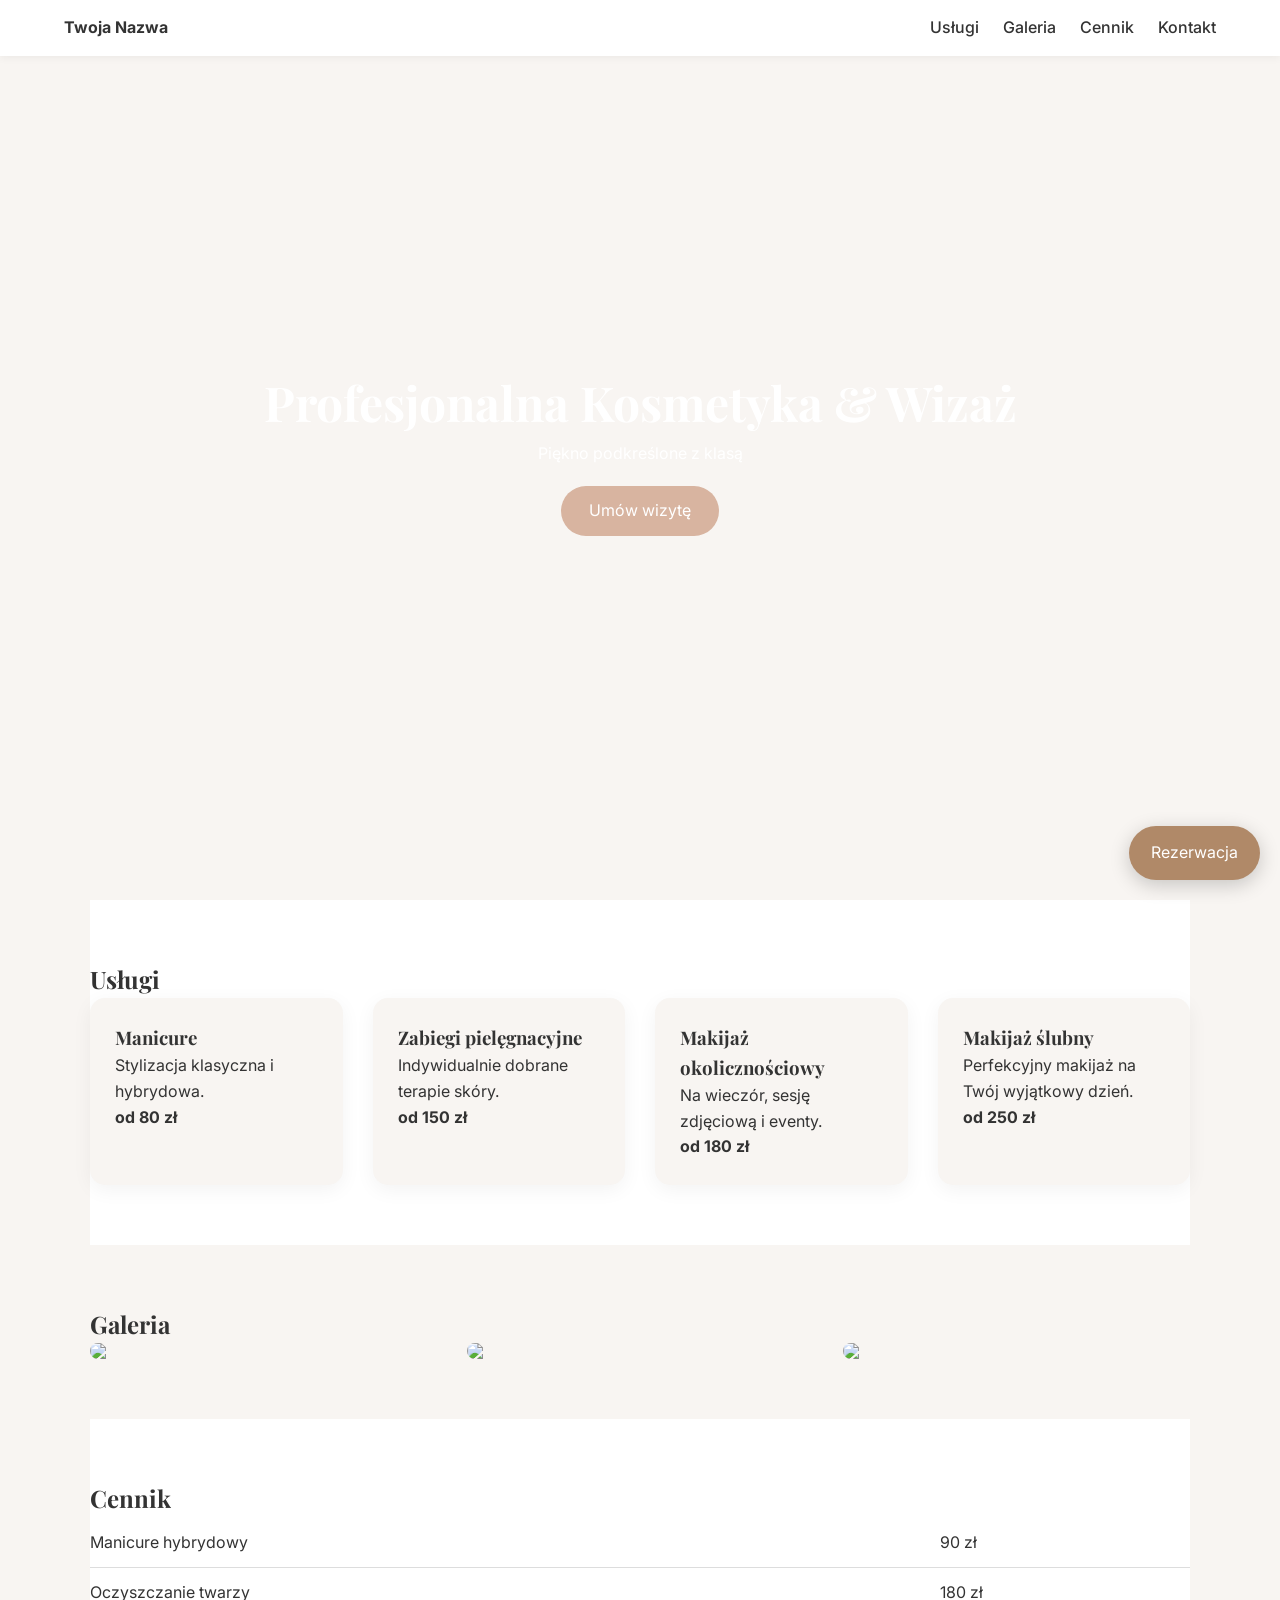
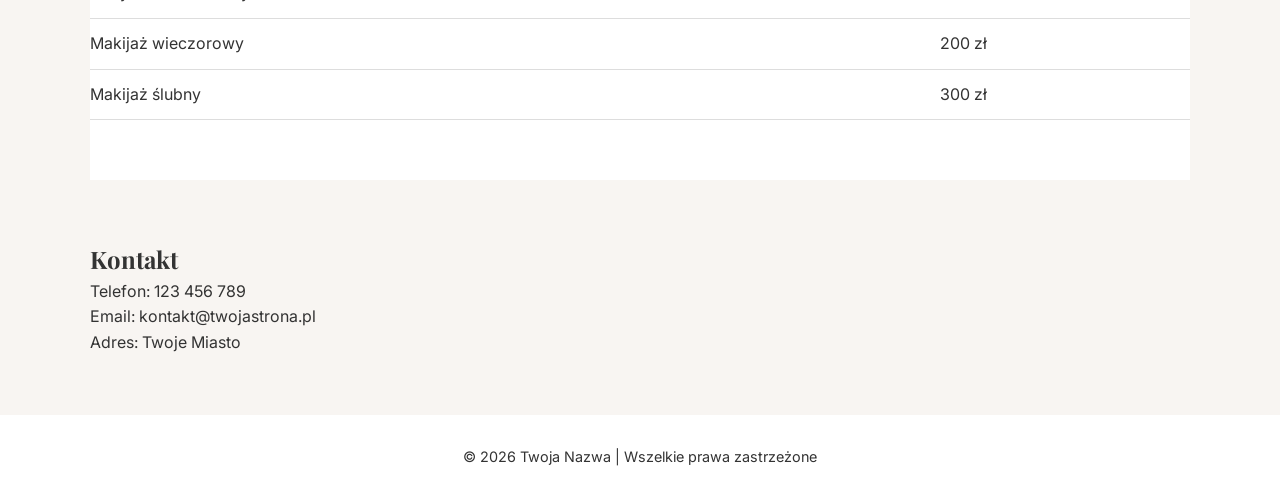
==== index.html @ 0bd88ca0 "Add files via upload" ====
<!DOCTYPE html>
<html lang="pl">
<head>
<meta charset="UTF-8">
<meta name="viewport" content="width=device-width, initial-scale=1.0">
<title>Salon Kosmetyczny & Wizaż</title>
<link href="https://fonts.googleapis.com/css2?family=Playfair+Display:wght@500;700&family=Inter:wght@300;400;500&display=swap" rel="stylesheet">
<style>
:root {
    --primary: #d8b4a0;
    --accent: #b08968;
    --light: #f8f5f2;
    --dark: #333;
}

* { margin:0; padding:0; box-sizing:border-box; }

body {
    font-family: 'Inter', sans-serif;
    background: var(--light);
    color: var(--dark);
    line-height:1.6;
}

h1,h2,h3 {
    font-family: 'Playfair Display', serif;
    font-weight:700;
}

.container {
    width:90%;
    max-width:1100px;
    margin:auto;
    padding:60px 0;
}

header {
    position:fixed;
    width:100%;
    background:white;
    box-shadow:0 2px 8px rgba(0,0,0,0.05);
    z-index:1000;
}

nav {
    display:flex;
    justify-content:space-between;
    align-items:center;
    padding:15px 5%;
}

nav a {
    text-decoration:none;
    color:var(--dark);
    margin-left:20px;
    font-weight:500;
}

.hero {
    height:100vh;
    background:url('https://images.unsplash.com/photo-1522335789203-aabd1fc54bc9?auto=format&fit=crop&w=1500&q=80') center/cover no-repeat;
    display:flex;
    align-items:center;
    justify-content:center;
    text-align:center;
    color:white;
    padding:20px;
}

.hero h1 {
    font-size:3rem;
}

.btn {
    display:inline-block;
    margin-top:20px;
    padding:12px 28px;
    background:var(--primary);
    color:white;
    border-radius:30px;
    text-decoration:none;
    transition:0.3s;
}

.btn:hover {
    background:var(--accent);
}

.section-light {
    background:white;
}

.grid {
    display:grid;
    gap:30px;
}

.services {
    grid-template-columns: repeat(auto-fit, minmax(250px, 1fr));
}

.card {
    background:var(--light);
    padding:25px;
    border-radius:15px;
    box-shadow:0 5px 20px rgba(0,0,0,0.05);
    transition:0.3s;
}

.card:hover {
    transform:translateY(-5px);
}

.gallery {
    grid-template-columns: repeat(auto-fit, minmax(200px, 1fr));
}

.gallery img {
    width:100%;
    border-radius:10px;
}

table {
    width:100%;
    border-collapse:collapse;
}

table td {
    padding:12px 0;
    border-bottom:1px solid #ddd;
}

footer {
    background:white;
    text-align:center;
    padding:30px 10px;
    font-size:0.9rem;
}

.floating-btn {
    position:fixed;
    bottom:20px;
    right:20px;
    background:var(--accent);
    color:white;
    padding:14px 22px;
    border-radius:30px;
    text-decoration:none;
    box-shadow:0 5px 20px rgba(0,0,0,0.2);
}

@media(max-width:768px){
    .hero h1 { font-size:2.2rem; }
    nav { flex-direction:column; }
}
</style>
</head>
<body>

<header>
<nav>
<div><strong>Twoja Nazwa</strong></div>
<div>
<a href="#uslugi">Usługi</a>
<a href="#galeria">Galeria</a>
<a href="#cennik">Cennik</a>
<a href="#kontakt">Kontakt</a>
</div>
</nav>
</header>

<section class="hero">
<div>
<h1>Profesjonalna Kosmetyka & Wizaż</h1>
<p>Piękno podkreślone z klasą</p>
<a href="#kontakt" class="btn">Umów wizytę</a>
</div>
</section>

<section class="container section-light" id="uslugi">
<h2>Usługi</h2>
<div class="grid services">
<div class="card">
<h3>Manicure</h3>
<p>Stylizacja klasyczna i hybrydowa.</p>
<p><strong>od 80 zł</strong></p>
</div>
<div class="card">
<h3>Zabiegi pielęgnacyjne</h3>
<p>Indywidualnie dobrane terapie skóry.</p>
<p><strong>od 150 zł</strong></p>
</div>
<div class="card">
<h3>Makijaż okolicznościowy</h3>
<p>Na wieczór, sesję zdjęciową i eventy.</p>
<p><strong>od 180 zł</strong></p>
</div>
<div class="card">
<h3>Makijaż ślubny</h3>
<p>Perfekcyjny makijaż na Twój wyjątkowy dzień.</p>
<p><strong>od 250 zł</strong></p>
</div>
</div>
</section>

<section class="container" id="galeria">
<h2>Galeria</h2>
<div class="grid gallery">
<img src="https://images.unsplash.com/photo-1526047932273-341f2a7631f9?auto=format&fit=crop&w=800&q=80">
<img src="https://images.unsplash.com/photo-1519741497674-611481863552?auto=format&fit=crop&w=800&q=80">
<img src="https://images.unsplash.com/photo-1522338242992-e1a54906a8da?auto=format&fit=crop&w=800&q=80">
</div>
</section>

<section class="container section-light" id="cennik">
<h2>Cennik</h2>
<table>
<tr><td>Manicure hybrydowy</td><td>90 zł</td></tr>
<tr><td>Oczyszczanie twarzy</td><td>180 zł</td></tr>
<tr><td>Makijaż wieczorowy</td><td>200 zł</td></tr>
<tr><td>Makijaż ślubny</td><td>300 zł</td></tr>
</table>
</section>

<section class="container" id="kontakt">
<h2>Kontakt</h2>
<p>Telefon: 123 456 789</p>
<p>Email: kontakt@twojastrona.pl</p>
<p>Adres: Twoje Miasto</p>
</section>

<footer>
© 2026 Twoja Nazwa | Wszelkie prawa zastrzeżone
</footer>

<a href="#kontakt" class="floating-btn">Rezerwacja</a>

</body>
</html>
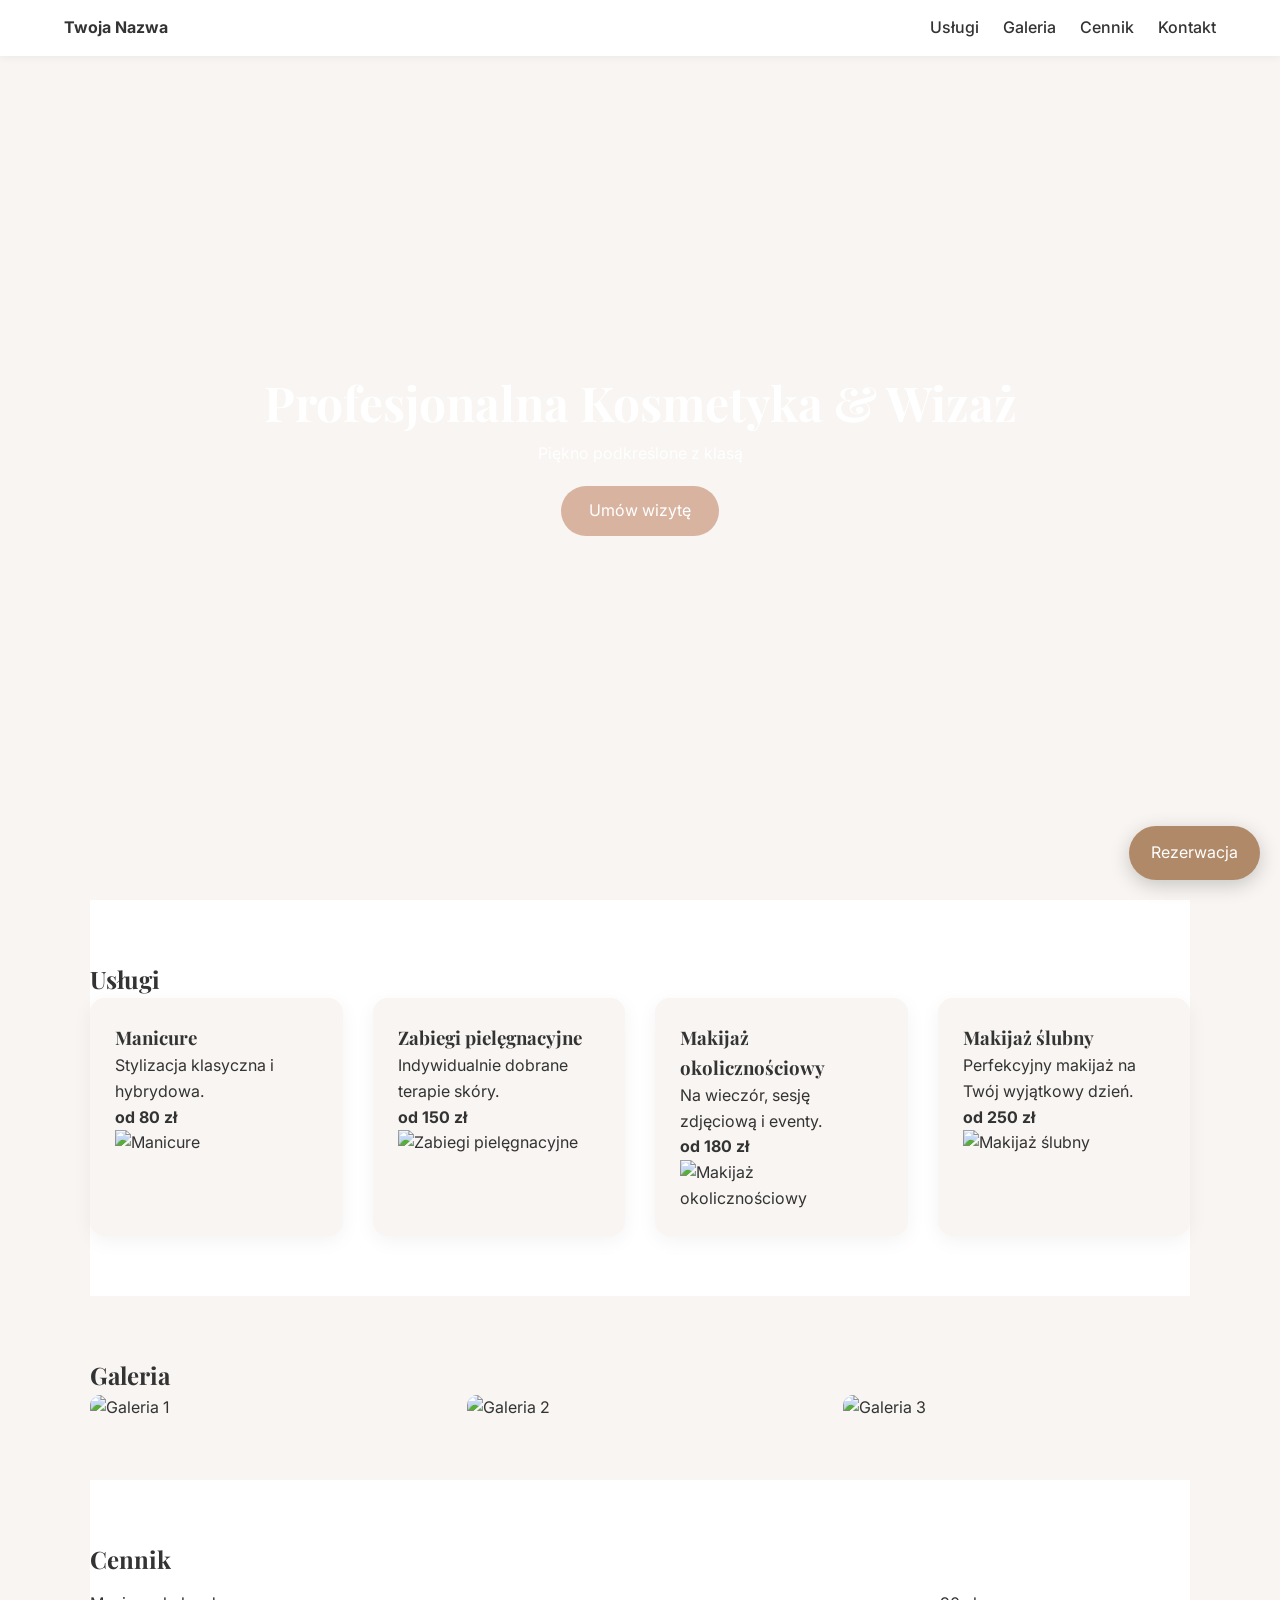
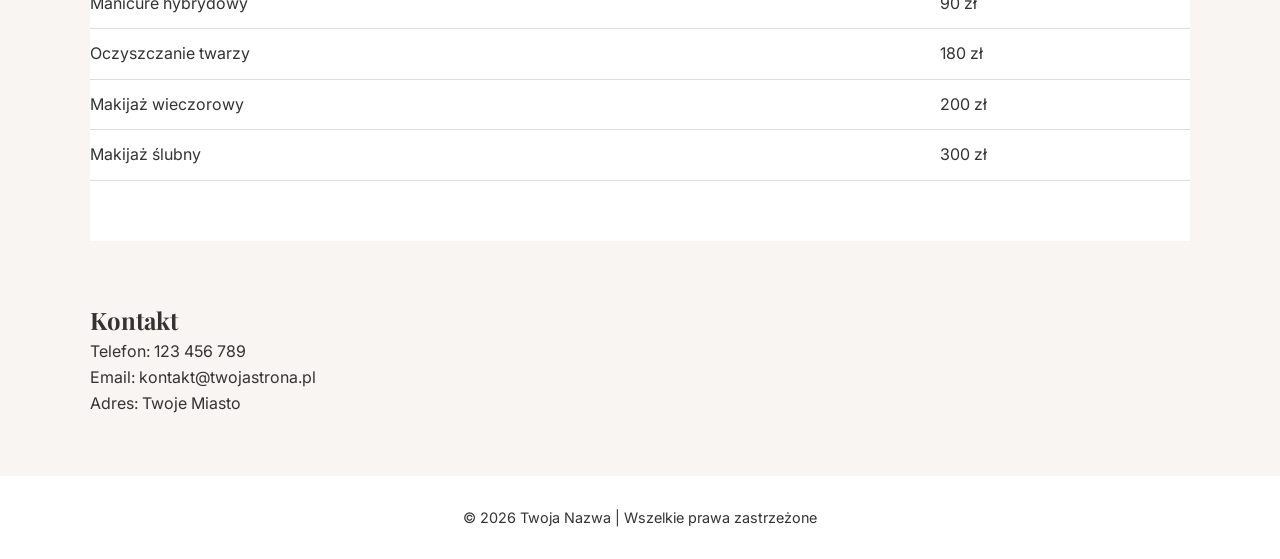
==== commit cb74f659: "Update index.html" ====
--- a/index.html
+++ b/index.html
@@ -12,147 +12,29 @@
     --light: #f8f5f2;
     --dark: #333;
 }
-
 * { margin:0; padding:0; box-sizing:border-box; }
-
-body {
-    font-family: 'Inter', sans-serif;
-    background: var(--light);
-    color: var(--dark);
-    line-height:1.6;
-}
-
-h1,h2,h3 {
-    font-family: 'Playfair Display', serif;
-    font-weight:700;
-}
-
-.container {
-    width:90%;
-    max-width:1100px;
-    margin:auto;
-    padding:60px 0;
-}
-
-header {
-    position:fixed;
-    width:100%;
-    background:white;
-    box-shadow:0 2px 8px rgba(0,0,0,0.05);
-    z-index:1000;
-}
-
-nav {
-    display:flex;
-    justify-content:space-between;
-    align-items:center;
-    padding:15px 5%;
-}
-
-nav a {
-    text-decoration:none;
-    color:var(--dark);
-    margin-left:20px;
-    font-weight:500;
-}
-
-.hero {
-    height:100vh;
-    background:url('https://images.unsplash.com/photo-1522335789203-aabd1fc54bc9?auto=format&fit=crop&w=1500&q=80') center/cover no-repeat;
-    display:flex;
-    align-items:center;
-    justify-content:center;
-    text-align:center;
-    color:white;
-    padding:20px;
-}
-
-.hero h1 {
-    font-size:3rem;
-}
-
-.btn {
-    display:inline-block;
-    margin-top:20px;
-    padding:12px 28px;
-    background:var(--primary);
-    color:white;
-    border-radius:30px;
-    text-decoration:none;
-    transition:0.3s;
-}
-
-.btn:hover {
-    background:var(--accent);
-}
-
-.section-light {
-    background:white;
-}
-
-.grid {
-    display:grid;
-    gap:30px;
-}
-
-.services {
-    grid-template-columns: repeat(auto-fit, minmax(250px, 1fr));
-}
-
-.card {
-    background:var(--light);
-    padding:25px;
-    border-radius:15px;
-    box-shadow:0 5px 20px rgba(0,0,0,0.05);
-    transition:0.3s;
-}
-
-.card:hover {
-    transform:translateY(-5px);
-}
-
-.gallery {
-    grid-template-columns: repeat(auto-fit, minmax(200px, 1fr));
-}
-
-.gallery img {
-    width:100%;
-    border-radius:10px;
-}
-
-table {
-    width:100%;
-    border-collapse:collapse;
-}
-
-table td {
-    padding:12px 0;
-    border-bottom:1px solid #ddd;
-}
-
-footer {
-    background:white;
-    text-align:center;
-    padding:30px 10px;
-    font-size:0.9rem;
-}
-
-.floating-btn {
-    position:fixed;
-    bottom:20px;
-    right:20px;
-    background:var(--accent);
-    color:white;
-    padding:14px 22px;
-    border-radius:30px;
-    text-decoration:none;
-    box-shadow:0 5px 20px rgba(0,0,0,0.2);
-}
-
-@media(max-width:768px){
-    .hero h1 { font-size:2.2rem; }
-    nav { flex-direction:column; }
-}
+body { font-family: 'Inter', sans-serif; background: var(--light); color: var(--dark); line-height:1.6; }
+h1,h2,h3 { font-family: 'Playfair Display', serif; font-weight:700; }
+.container { width:90%; max-width:1100px; margin:auto; padding:60px 0; }
+header { position:fixed; width:100%; background:white; box-shadow:0 2px 8px rgba(0,0,0,0.05); z-index:1000; }
+nav { display:flex; justify-content:space-between; align-items:center; padding:15px 5%; }
+nav a { text-decoration:none; color:var(--dark); margin-left:20px; font-weight:500; }
+.hero { height:100vh; background:url('images/hero.jpg') center/cover no-repeat; display:flex; align-items:center; justify-content:center; text-align:center; color:white; padding:20px; }
+.hero h1 { font-size:3rem; }
+.btn { display:inline-block; margin-top:20px; padding:12px 28px; background:var(--primary); color:white; border-radius:30px; text-decoration:none; transition:0.3s; }
+.btn:hover { background:var(--accent); }
+.section-light { background:white; }
+.grid { display:grid; gap:30px; }
+.services { grid-template-columns: repeat(auto-fit, minmax(250px, 1fr)); }
+.card { background:var(--light); padding:25px; border-radius:15px; box-shadow:0 5px 20px rgba(0,0,0,0.05); transition:0.3s; }
+.card:hover { transform:translateY(-5px); }
+.gallery { grid-template-columns: repeat(auto-fit, minmax(200px, 1fr)); }
+.gallery img { width:100%; border-radius:10px; }
+table { width:100%; border-collapse:collapse; }
+table td { padding:12px 0; border-bottom:1px solid #ddd; }
+footer { background:white; text-align:center; padding:30px 10px; font-size:0.9rem; }
+.floating-btn { position:fixed; bottom:20px; right:20px; background:var(--accent); color:white; padding:14px 22px; border-radius:30px; text-decoration:none; box-shadow:0 5px 20px rgba(0,0,0,0.2); }
+@media(max-width:768px){ .hero h1 { font-size:2.2rem; } nav { flex-direction:column; } }
 </style>
 </head>
 <body>
@@ -184,21 +66,25 @@
 <h3>Manicure</h3>
 <p>Stylizacja klasyczna i hybrydowa.</p>
 <p><strong>od 80 zł</strong></p>
+<img src="images/manicure.jpg" alt="Manicure">
 </div>
 <div class="card">
 <h3>Zabiegi pielęgnacyjne</h3>
 <p>Indywidualnie dobrane terapie skóry.</p>
 <p><strong>od 150 zł</strong></p>
+<img src="images/zabiegi.jpg" alt="Zabiegi pielęgnacyjne">
 </div>
 <div class="card">
 <h3>Makijaż okolicznościowy</h3>
 <p>Na wieczór, sesję zdjęciową i eventy.</p>
 <p><strong>od 180 zł</strong></p>
+<img src="images/makijaz.jpg" alt="Makijaż okolicznościowy">
 </div>
 <div class="card">
 <h3>Makijaż ślubny</h3>
 <p>Perfekcyjny makijaż na Twój wyjątkowy dzień.</p>
 <p><strong>od 250 zł</strong></p>
+<img src="images/slubny.jpg" alt="Makijaż ślubny">
 </div>
 </div>
 </section>
@@ -206,9 +92,9 @@
 <section class="container" id="galeria">
 <h2>Galeria</h2>
 <div class="grid gallery">
-<img src="https://images.unsplash.com/photo-1526047932273-341f2a7631f9?auto=format&fit=crop&w=800&q=80">
-<img src="https://images.unsplash.com/photo-1519741497674-611481863552?auto=format&fit=crop&w=800&q=80">
-<img src="https://images.unsplash.com/photo-1522338242992-e1a54906a8da?auto=format&fit=crop&w=800&q=80">
+<img src="images/galeria1.jpg" alt="Galeria 1">
+<img src="images/galeria2.jpg" alt="Galeria 2">
+<img src="images/galeria3.jpg" alt="Galeria 3">
 </div>
 </section>
 
@@ -236,4 +122,4 @@
 <a href="#kontakt" class="floating-btn">Rezerwacja</a>
 
 </body>
-</html>+</html>
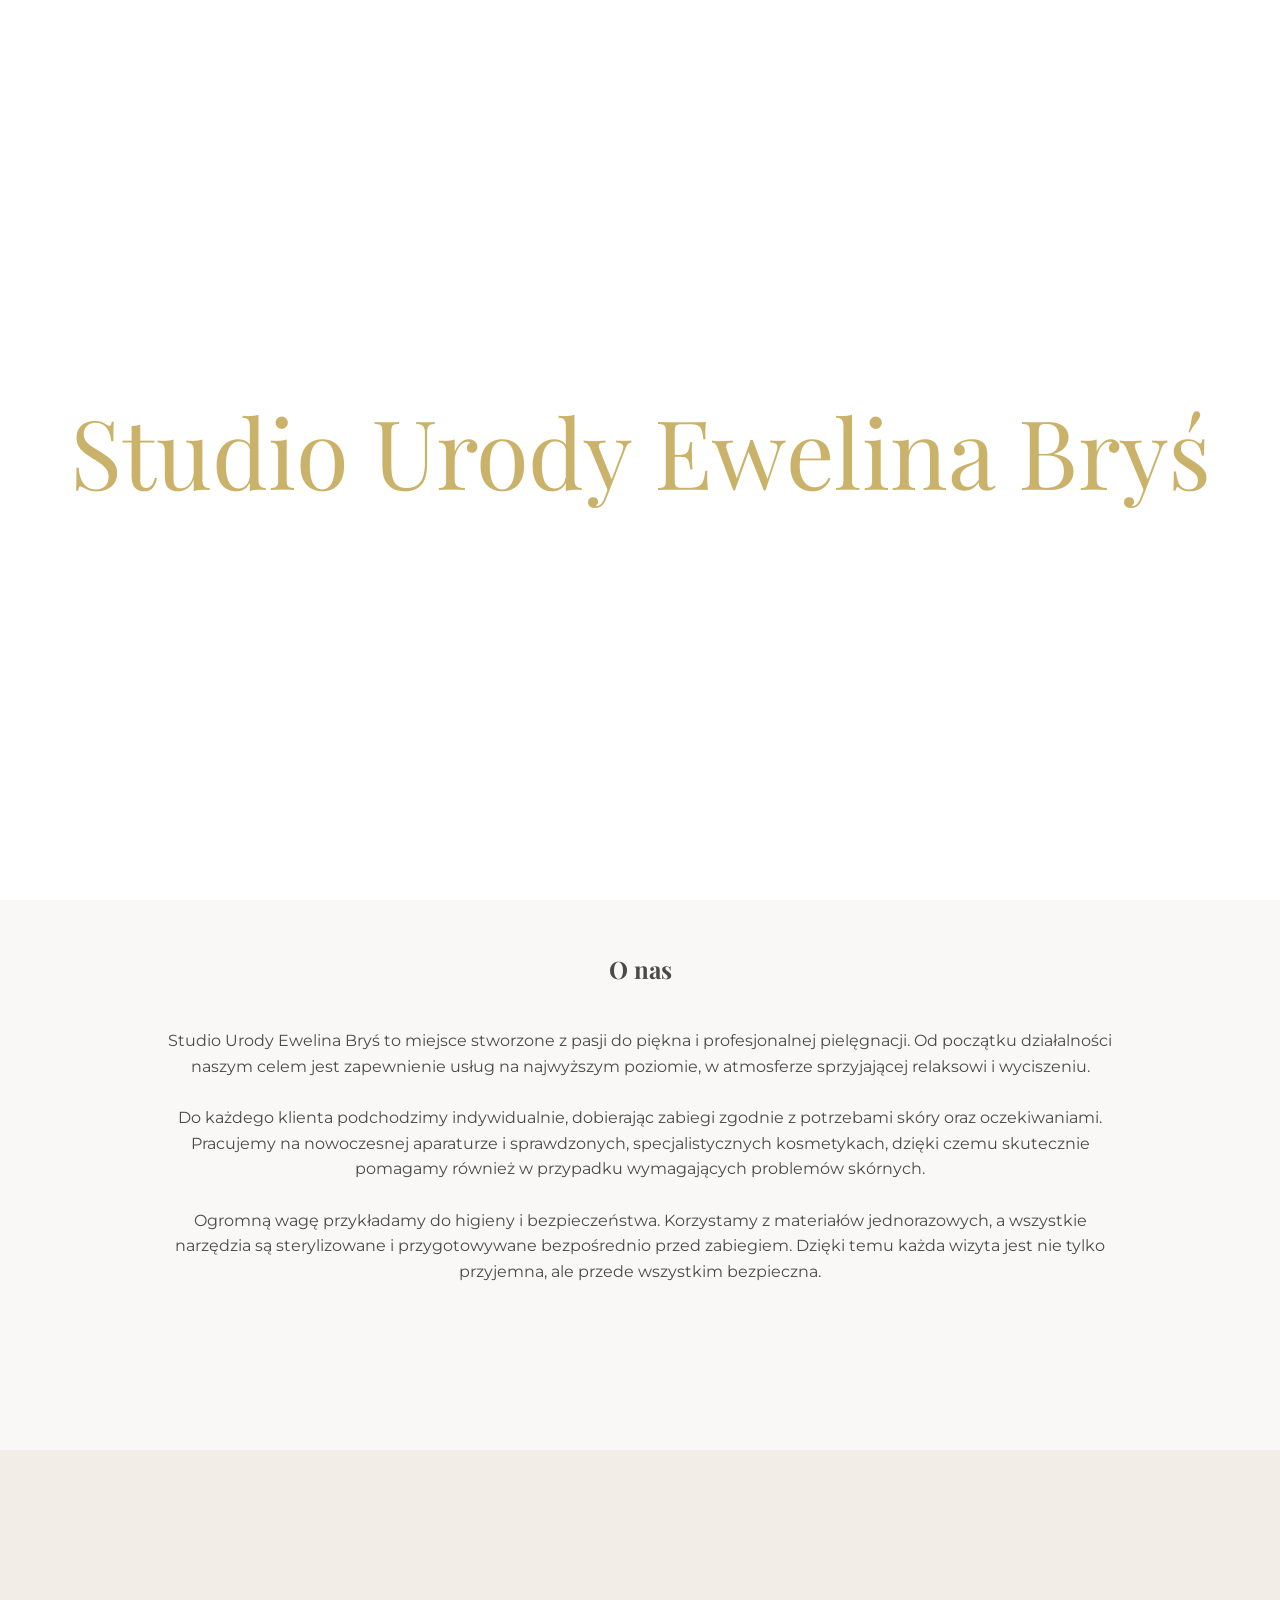
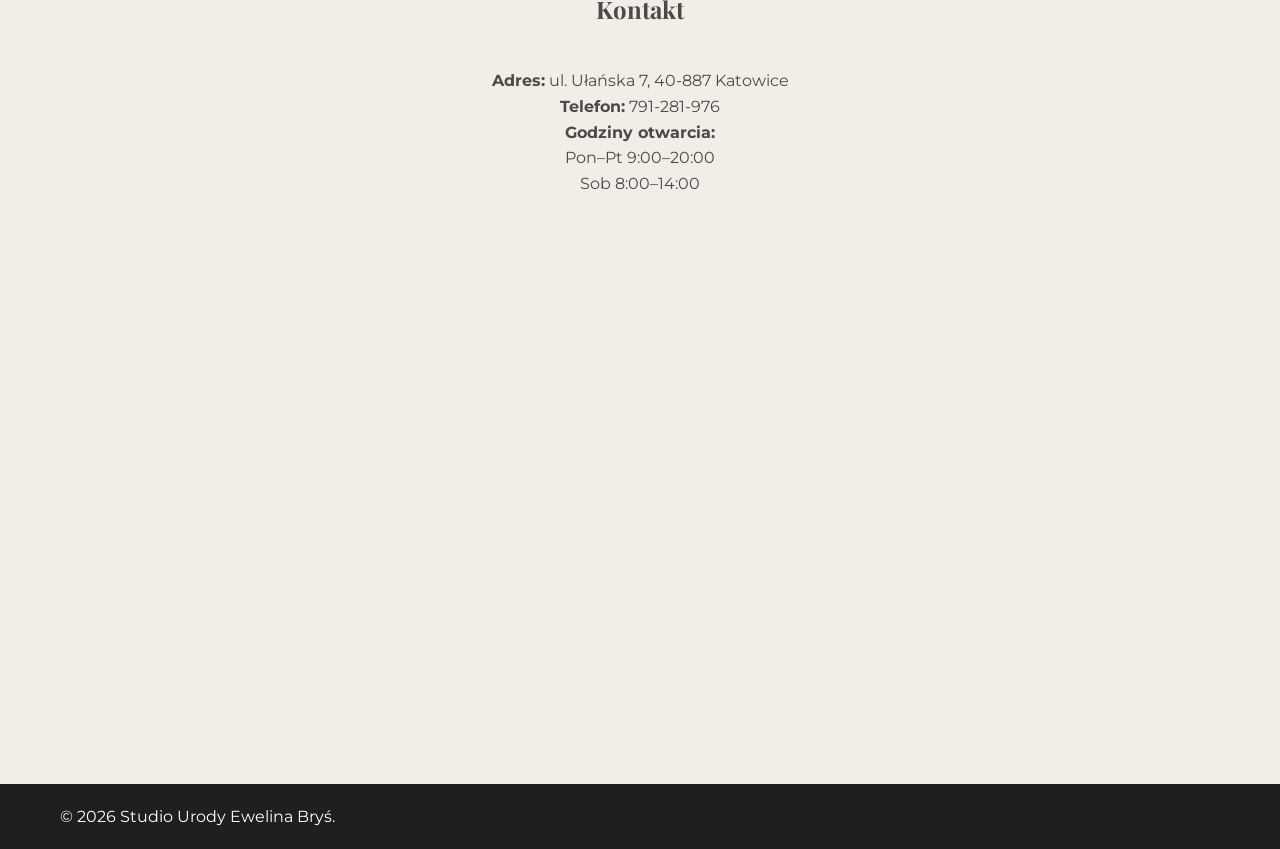
==== commit 2431a9ac: "Add files via upload" ====
--- a/index.html
+++ b/index.html
@@ -3,123 +3,127 @@
 <head>
 <meta charset="UTF-8">
 <meta name="viewport" content="width=device-width, initial-scale=1.0">
-<title>Salon Kosmetyczny & Wizaż</title>
-<link href="https://fonts.googleapis.com/css2?family=Playfair+Display:wght@500;700&family=Inter:wght@300;400;500&display=swap" rel="stylesheet">
-<style>
-:root {
-    --primary: #d8b4a0;
-    --accent: #b08968;
-    --light: #f8f5f2;
-    --dark: #333;
-}
-* { margin:0; padding:0; box-sizing:border-box; }
-body { font-family: 'Inter', sans-serif; background: var(--light); color: var(--dark); line-height:1.6; }
-h1,h2,h3 { font-family: 'Playfair Display', serif; font-weight:700; }
-.container { width:90%; max-width:1100px; margin:auto; padding:60px 0; }
-header { position:fixed; width:100%; background:white; box-shadow:0 2px 8px rgba(0,0,0,0.05); z-index:1000; }
-nav { display:flex; justify-content:space-between; align-items:center; padding:15px 5%; }
-nav a { text-decoration:none; color:var(--dark); margin-left:20px; font-weight:500; }
-.hero { height:100vh; background:url('images/hero.jpg') center/cover no-repeat; display:flex; align-items:center; justify-content:center; text-align:center; color:white; padding:20px; }
-.hero h1 { font-size:3rem; }
-.btn { display:inline-block; margin-top:20px; padding:12px 28px; background:var(--primary); color:white; border-radius:30px; text-decoration:none; transition:0.3s; }
-.btn:hover { background:var(--accent); }
-.section-light { background:white; }
-.grid { display:grid; gap:30px; }
-.services { grid-template-columns: repeat(auto-fit, minmax(250px, 1fr)); }
-.card { background:var(--light); padding:25px; border-radius:15px; box-shadow:0 5px 20px rgba(0,0,0,0.05); transition:0.3s; }
-.card:hover { transform:translateY(-5px); }
-.gallery { grid-template-columns: repeat(auto-fit, minmax(200px, 1fr)); }
-.gallery img { width:100%; border-radius:10px; }
-table { width:100%; border-collapse:collapse; }
-table td { padding:12px 0; border-bottom:1px solid #ddd; }
-footer { background:white; text-align:center; padding:30px 10px; font-size:0.9rem; }
-.floating-btn { position:fixed; bottom:20px; right:20px; background:var(--accent); color:white; padding:14px 22px; border-radius:30px; text-decoration:none; box-shadow:0 5px 20px rgba(0,0,0,0.2); }
-@media(max-width:768px){ .hero h1 { font-size:2.2rem; } nav { flex-direction:column; } }
-</style>
+<title>Studio Urody Ewelina Bryś</title>
+<link rel="stylesheet" href="style.css">
+<link href="https://fonts.googleapis.com/css2?family=Playfair+Display:wght@500;700&family=Montserrat:wght@300;400;500&display=swap" rel="stylesheet">
+<link rel="icon" href="images/favicon.png" type="image/png">
 </head>
 <body>
 
-<header>
+<!-- LOADER -->
+<div id="loader">
+  <div class="loader-logo">Studio Urody Ewelina Bryś</div>
+</div>
+
+<!-- SCROLL PROGRESS BAR -->
+<div id="progress-bar"></div>
+
+<!-- NAV -->
 <nav>
-<div><strong>Twoja Nazwa</strong></div>
-<div>
-<a href="#uslugi">Usługi</a>
-<a href="#galeria">Galeria</a>
-<a href="#cennik">Cennik</a>
-<a href="#kontakt">Kontakt</a>
-</div>
+  <img src="images/logo.png" alt="Studio Urody Ewelina Bryś" class="nav-logoDN">
+  <ul>
+    <li><a href="#onas">O nas</a></li>
+    <li><a href="wizaz.html">Wizaż</a></li>
+    <li><a href="kosmetyka.html">Kosmetyka</a></li>
+    <li><a href="cennik.html">Cennik</a></li>
+    <li><a href="#kontakt">Kontakt</a></li>
+    <li><a href="https://booksy.com/pl-pl/156924_studio-urody-ewelina-brys_salon-kosmetyczny_11597_katowice#ba_s=sh_1" class="btn" target="_blank" rel="noopener noreferrer">Umów wizytę</a></li>
+  </ul>
 </nav>
-</header>
 
+<!-- HERO -->
 <section class="hero">
-<div>
-<h1>Profesjonalna Kosmetyka & Wizaż</h1>
-<p>Piękno podkreślone z klasą</p>
-<a href="#kontakt" class="btn">Umów wizytę</a>
-</div>
+  <div class="hero-slider">
+    <div class="slide active" style="background-image:url('images/hero1.jpg')"></div>
+    <div class="slide" style="background-image:url('images/hero2.jpg')"></div>
+    <div class="slide" style="background-image:url('images/hero3.jpg')"></div>
+	<div class="slide" style="background-image:url('images/hero4.jpg')"></div>    
+	<div class="slide" style="background-image:url('images/hero5.jpg')"></div>
+	
+  </div>
+  <div class="hero-overlay"></div>
+  <div class="hero-content">
+    <h1>Studio Urody Ewelina Bryś – profesjonalna pielęgnacja i wizaż</h1>
+  </div>
 </section>
 
-<section class="container section-light" id="uslugi">
-<h2>Usługi</h2>
-<div class="grid services">
-<div class="card">
-<h3>Manicure</h3>
-<p>Stylizacja klasyczna i hybrydowa.</p>
-<p><strong>od 80 zł</strong></p>
-<img src="images/manicure.jpg" alt="Manicure">
-</div>
-<div class="card">
-<h3>Zabiegi pielęgnacyjne</h3>
-<p>Indywidualnie dobrane terapie skóry.</p>
-<p><strong>od 150 zł</strong></p>
-<img src="images/zabiegi.jpg" alt="Zabiegi pielęgnacyjne">
-</div>
-<div class="card">
-<h3>Makijaż okolicznościowy</h3>
-<p>Na wieczór, sesję zdjęciową i eventy.</p>
-<p><strong>od 180 zł</strong></p>
-<img src="images/makijaz.jpg" alt="Makijaż okolicznościowy">
-</div>
-<div class="card">
-<h3>Makijaż ślubny</h3>
-<p>Perfekcyjny makijaż na Twój wyjątkowy dzień.</p>
-<p><strong>od 250 zł</strong></p>
-<img src="images/slubny.jpg" alt="Makijaż ślubny">
-</div>
-</div>
+<!-- O NAS -->
+<section id="onas" class="section">
+  <div class="section-inner">
+    <h2>O nas</h2>
+    <p>
+Studio Urody Ewelina Bryś to miejsce stworzone z pasji do piękna i profesjonalnej pielęgnacji. Od początku działalności naszym celem jest zapewnienie usług na najwyższym poziomie, w atmosferze sprzyjającej relaksowi i wyciszeniu.<br><br>
+
+Do każdego klienta podchodzimy indywidualnie, dobierając zabiegi zgodnie z potrzebami skóry oraz oczekiwaniami. Pracujemy na nowoczesnej aparaturze i sprawdzonych, specjalistycznych kosmetykach, dzięki czemu skutecznie pomagamy również w przypadku wymagających problemów skórnych.<br><br>
+
+Ogromną wagę przykładamy do higieny i bezpieczeństwa. Korzystamy z materiałów jednorazowych, a wszystkie narzędzia są sterylizowane i przygotowywane bezpośrednio przed zabiegiem. Dzięki temu każda wizyta jest nie tylko przyjemna, ale przede wszystkim bezpieczna.<br><br>
+    </p>
+  </div>
 </section>
 
-<section class="container" id="galeria">
-<h2>Galeria</h2>
-<div class="grid gallery">
-<img src="images/galeria1.jpg" alt="Galeria 1">
-<img src="images/galeria2.jpg" alt="Galeria 2">
-<img src="images/galeria3.jpg" alt="Galeria 3">
-</div>
+<!-- KONTAKT -->
+<section id="kontakt" class="section contact">
+  <div class="section-inner">
+    <h2>Kontakt</h2>
+    <div class="contact-box">
+      <div class="contact-info">
+        <p><strong>Adres:</strong> ul. Ułańska 7, 40-887 Katowice</p>
+        <p><strong>Telefon:</strong> 791-281-976</p>
+        <p><strong>Godziny otwarcia:</strong><br>Pon–Pt 9:00–20:00<br>Sob 8:00–14:00</p>
+      </div>
+      <div class="map">
+        <iframe src="https://www.google.com/maps/embed?pb=!1m14!1m8!1m3!1d2649.476306744913!2d18.96891720048779!3d50.28465530943498!3m2!1i1024!2i768!4f13.1!3m3!1m2!1s0x4716cdf6e9292593%3A0x4c49ebe9be9f941c!2sStudio%20Urody%20Ewelina%20Bry%C5%9B!5e0!3m2!1spl!2spl!4v1772003727117!5m2!1spl!2spl"   title="Mapa dojazdu do Studio Urody Ewelina Bryś" width="600" height="450" style="border:0;" allowfullscreen="" loading="lazy" referrerpolicy="no-referrer-when-downgrade"></iframe>
+      </div>
+    </div>
+  </div>
 </section>
 
-<section class="container section-light" id="cennik">
-<h2>Cennik</h2>
-<table>
-<tr><td>Manicure hybrydowy</td><td>90 zł</td></tr>
-<tr><td>Oczyszczanie twarzy</td><td>180 zł</td></tr>
-<tr><td>Makijaż wieczorowy</td><td>200 zł</td></tr>
-<tr><td>Makijaż ślubny</td><td>300 zł</td></tr>
-</table>
-</section>
-
-<section class="container" id="kontakt">
-<h2>Kontakt</h2>
-<p>Telefon: 123 456 789</p>
-<p>Email: kontakt@twojastrona.pl</p>
-<p>Adres: Twoje Miasto</p>
-</section>
-
+<!-- FOOTER -->
 <footer>
-© 2026 Twoja Nazwa | Wszelkie prawa zastrzeżone
+  <div>© 2026 Studio Urody Ewelina Bryś.</div>
 </footer>
 
-<a href="#kontakt" class="floating-btn">Rezerwacja</a>
+<!-- JS -->
+<script>
+// MENU scroll background
+window.addEventListener("scroll",()=>{
+  document.querySelector("nav").classList.toggle("scrolled",window.scrollY>50);
+});
+
+// HERO slider
+const slides = document.querySelectorAll(".slide");
+let current = 0;
+setInterval(() => {
+  slides[current].classList.remove("active");
+  current = (current+1) % slides.length;
+  slides[current].classList.add("active");
+}, 5000);
+
+// SCROLL PROGRESS BAR
+window.addEventListener('scroll', () => {
+  const scrollTop = document.documentElement.scrollTop;
+  const scrollHeight = document.documentElement.scrollHeight - window.innerHeight;
+  const scrolled = (scrollTop / scrollHeight) * 100;
+  document.getElementById('progress-bar').style.width = scrolled + '%';
+});
+
+// LOADER
+window.addEventListener('load', () => {
+  const loader = document.getElementById('loader');
+  const logo = loader.querySelector('.loader-logo');
+
+  // minimalny czas animacji 2 sekundy
+  setTimeout(() => {
+    // fade-out całego loadera
+    loader.style.opacity = '0';
+
+    // po zakończeniu fade-out ukrywamy loader
+    loader.addEventListener('transitionend', () => {
+      loader.style.display = 'none';
+    });
+  }, 1500); // 2s minimalnego wyświetlania
+});
+</script>
 
 </body>
-</html>
+</html>
--- a/style.css
+++ b/style.css
@@ -0,0 +1,316 @@
+/* RESET I PODSTAWY */
+* {
+  margin: 0;
+  padding: 0;
+  box-sizing: border-box;
+}
+
+html {
+  scroll-behavior: smooth;
+}
+
+body {
+  font-family: 'Montserrat', sans-serif;
+  background: #faf8f6;
+  color: #4a4a4a;
+  line-height: 1.6;
+}
+
+/* NAV */
+nav {
+  position: fixed;
+  top: 0;
+  width: 100%;
+  padding: 20px 60px;
+  display: flex;
+  justify-content: space-between;
+  align-items: center;
+  z-index: 1000;
+  transition: .3s;
+  background: rgba(0,0,0,0.6);
+  backdrop-filter: blur(6px);
+}
+
+nav .logo a {
+  color: white;
+  font-weight: bold;
+  text-decoration: none;
+}
+.nav-logoDN {
+  height: 70px;      /* ustawiasz konkretną wysokość logo */
+  width: auto;       /* szerokość dopasowuje się proporcjonalnie */
+  object-fit: contain;
+  margin-right: 20px; /* opcjonalnie odstęp od menu */
+}
+
+nav ul {
+  list-style: none;
+  display: flex;
+  flex-direction: row;
+  gap: 30px;
+  align-items: center;
+  margin: 0;
+  padding: 0;
+}
+
+nav ul li {
+  margin: 0;
+}
+
+nav ul li a {
+  color: white;
+  text-decoration: none;
+  font-size: 0.95rem;
+  padding: 8px 0;
+  letter-spacing: 1px;
+  transition: color .3s;
+}
+
+nav .btn {
+  background: #bfa046;
+  color: white;
+  padding: 8px 20px;
+  border-radius: 25px;
+  text-decoration: none;
+  font-weight: 500;
+  margin-left: 20px;
+  transition: background .3s;
+}
+
+nav .btn:hover {
+  background: #a98b3a;
+}
+
+nav.scrolled {
+  background: rgba(0,0,0,0.8);
+  backdrop-filter: blur(6px);
+  box-shadow: 0 5px 20px rgba(0,0,0,0.1);
+}
+
+nav.scrolled a {
+  color: white;
+}
+
+/* HERO */
+.hero {
+  height: 90vh;
+  position: relative;
+}
+
+.hero h1 {
+  position: absolute; /* usuwa z normalnego przepływu */
+  width: 1px;         /* minimalna szerokość */
+  height: 1px;        /* minimalna wysokość */
+  padding: 0;
+  margin: -1px;       /* poza widocznym obszarem */
+  overflow: hidden;   /* ukrywa wszystko */
+  clip: rect(0,0,0,0); /* starsza metoda dla kompatybilności */
+  white-space: nowrap; /* zapobiega zawijaniu */
+  border: 0;
+}
+	
+.hero-slider {
+  position: fixed;
+  top: 0;
+  left: 0;
+  width: 100%;
+  height: 100vh;
+  z-index: -1;
+  overflow: hidden;
+}
+
+.slide {
+  position: absolute;
+  width: 100%;
+  height: 100%;
+  background-size: cover;
+  background-position: center;
+  opacity: 0;
+  transition: opacity 1.5s ease-in-out;
+}
+
+.slide.active {
+  opacity: 1;
+}
+
+.hero-overlay {
+  position: absolute;
+  width: 100%;
+  height: 100%;
+  background: rgba(0,0,0,.35);
+}
+
+.hero-content {
+  position: absolute;
+  top: 50%;
+  left: 50%;
+  transform: translate(-50%, -50%);
+  color: white;
+  text-align: center;
+  z-index: 2;
+  font-family: 'Playfair Display', serif;
+  font-size: 3rem;
+}
+
+/* HERO dla pozostałych stron */
+.hero-secondary {
+  height: 70vh; /* niższy niż na stronie głównej */
+  position: relative;
+  background-size: cover;         /* wypełnia sekcję zachowując proporcje */
+  background-repeat: no-repeat;
+  background-position: center 20%; /* przesunięcie obrazu w pionie */
+  overflow: hidden;                /* nic nie wystaje poza sekcję */
+  display: flex;
+  align-items: center;
+  justify-content: center;
+  text-align: center;
+  color: white;
+  min-height: 70vh;      /* minimalna wysokość, żeby hero zawsze było widoczne */
+  width: 100%;            /* pełna szerokość */
+}
+}
+
+.hero-secondary .hero-overlay {
+  position: absolute;
+  width: 100%;
+  height: 100%;
+  background: rgba(0,0,0,0.4); /* półprzezroczysta nakładka */
+  z-index: 1;
+}
+
+.hero-secondary .hero-content {
+  position: relative;
+  z-index: 2;
+  font-family: 'Playfair Display', serif;
+  font-size: 2.5rem;
+}
+
+/* SEKCJE */
+.section {
+  width: 100%;
+  padding: 140px 20px;
+  background: #faf8f6;
+  position: relative;
+  z-index: 2;
+}
+
+.section-inner {
+  max-width: 1000px;
+  margin: auto;
+  padding: 0 20px;
+  text-align: center;
+}
+
+.section h2 {
+  font-family: 'Playfair Display', serif;
+  margin-bottom: 40px;
+}
+
+/* KONTAKT */
+.contact {
+  background: #f3ede8;
+}
+
+.contact iframe {
+  width: 100%;
+  height: 400px;
+  border: none;
+  margin-top: 40px;
+  border-radius: 12px;
+}
+
+/* CENNIK */
+/* Kontener dla cennika */
+.cennik {
+  max-width: 500px;  /* zmieniasz szerokość całego cennika */
+  margin: 0 auto;     /* wyśrodkowanie */
+  padding: 0 20px;
+}
+
+/* Nagłówki h3 w cenniku */
+.cennik h3 {
+  font-size: 1.8rem;       /* rozmiar czcionki */
+  margin-bottom: 20px;     /* odstęp poniżej nagłówka */
+  text-align: center;        /* wyrównanie do lewej lub center */
+  border-bottom: 2px solid #e5dfd8; /* opcjonalnie linia pod nagłówkiem */
+  padding-bottom: 5px;
+}
+
+/* Tabela w cenniku */
+.cennik table {
+  width: 100%;            /* tabela dopasowana do kontenera */
+  border-collapse: collapse;
+}
+
+.cennik td {
+  padding: 10px 0;
+  border-bottom: 1px solid #e5dfd8;
+}
+
+.cennik td:last-child {
+  text-align: right;
+}
+/* FOOTER */
+footer {
+  width: 100%;
+  background: #1f1f1f;
+  color: white;
+  display: flex;
+  justify-content: space-between;
+  align-items: center;
+  padding: 20px 60px;
+}
+
+/* PRZYCISKI */
+.btn {
+  background: #c7a17a;
+  padding: 12px 30px;
+  border-radius: 30px;
+  text-decoration: none;
+  color: white;
+  transition: .3s;
+}
+
+.btn:hover {
+  background: #b38b63;
+}
+
+/* PROGRESS BAR */
+#progress-bar {
+  position: fixed;
+  top: 0;
+  left: 0;
+  height: 4px;
+  background: #bfa046;
+  width: 0%;
+  z-index: 1500;
+}
+
+/* LOADER */
+#loader {
+  position: fixed;
+  top: 0;
+  left: 0;
+  width: 100%;
+  height: 100%;
+  background: white;
+  display: flex;
+  justify-content: center;
+  align-items: center;
+  z-index: 2000;
+  opacity: 1;
+  transition: opacity 0.9s ease;
+}
+
+.loader-logo {
+  font-family: 'Playfair Display', serif;
+  font-size: 3rem;
+  color: #bfa046;
+  animation: pulse 2s ease-in-out infinite alternate;
+  animation-fill-mode: forwards;
+}
+
+@keyframes pulse {
+  0% { transform: scale(1.1); opacity: 0.6; }
+  100% { transform: scale(2); opacity: 0.8; }
+}
